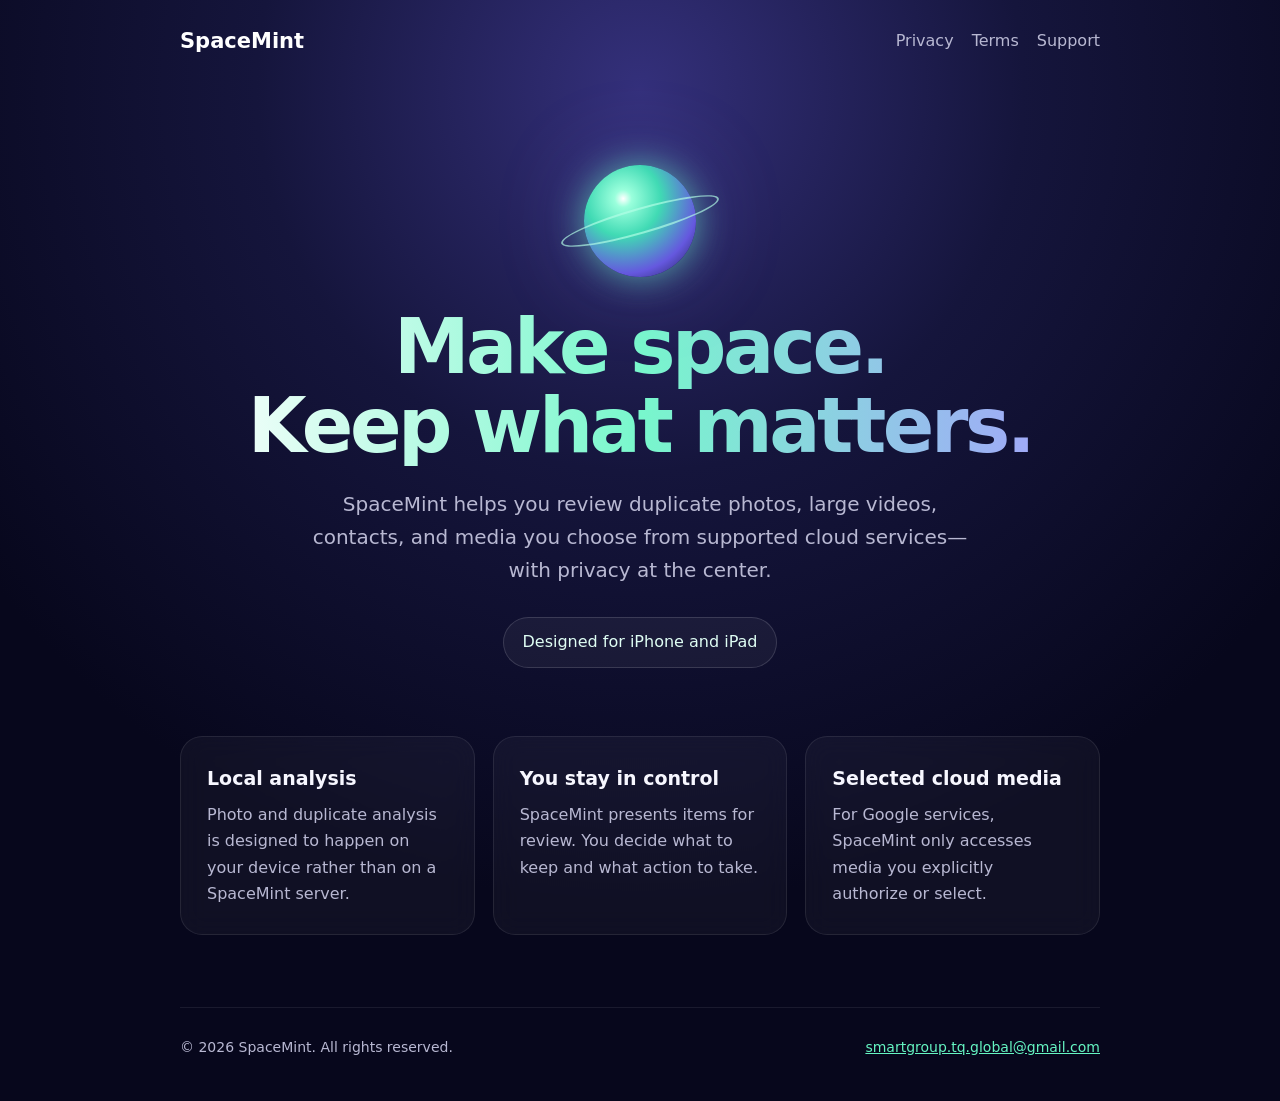
==== index.html @ bcdb1cd2 "Add files via upload" ====
<!doctype html>
<html lang="en">
<head>
  <meta charset="utf-8">
  <meta name="viewport" content="width=device-width, initial-scale=1">
  <meta name="description" content="SpaceMint helps you review duplicate photos, large videos, contacts, and user-selected cloud media privately.">
  <title>SpaceMint — Private Storage Cleanup</title>
  <style>
    :root{color-scheme:dark;--bg:#07071c;--card:#111134;--mint:#65f5c2;--violet:#8c7cff;--text:#f7f7ff;--muted:#b8b8d2}
    *{box-sizing:border-box}body{margin:0;font:16px/1.65 system-ui,-apple-system,BlinkMacSystemFont,"Segoe UI",sans-serif;color:var(--text);background:radial-gradient(circle at 50% 8%,#34307b 0,#15153c 32%,var(--bg) 68%);min-height:100vh}
    a{color:var(--mint)}.wrap{width:min(920px,calc(100% - 40px));margin:auto}.nav{display:flex;align-items:center;justify-content:space-between;padding:24px 0}.brand{font-size:21px;font-weight:800;color:#fff;text-decoration:none}.links{display:flex;gap:18px;flex-wrap:wrap}.links a{color:var(--muted);text-decoration:none}
    .hero{text-align:center;padding:82px 0 68px}.orb{width:112px;height:112px;margin:0 auto 30px;border-radius:50%;background:radial-gradient(circle at 35% 30%,#fff 0,#9affdc 8%,#40dab4 35%,#6558df 70%,#171742 100%);box-shadow:0 0 34px #65f5c299,0 0 90px #8c7cff55;position:relative}.orb:after{content:"";position:absolute;inset:43px -26px;border:2px solid #b5ffe8aa;border-radius:50%;transform:rotate(-16deg)}
    h1{font-size:clamp(42px,8vw,76px);line-height:1.05;margin:0 0 22px;letter-spacing:-.045em}.gradient{background:linear-gradient(90deg,#fff,#78f7cc,#a79cff);-webkit-background-clip:text;color:transparent}.lead{max-width:680px;margin:auto;color:var(--muted);font-size:20px}.badge{display:inline-block;margin-top:30px;padding:11px 18px;border:1px solid #ffffff24;border-radius:999px;background:#ffffff0c;color:#dffef4}
    .grid{display:grid;grid-template-columns:repeat(3,1fr);gap:18px;padding-bottom:72px}.card{padding:26px;border:1px solid #ffffff16;background:#ffffff0a;border-radius:22px;backdrop-filter:blur(12px)}.card h2{font-size:19px;margin:0 0 8px}.card p{margin:0;color:var(--muted)}
    footer{border-top:1px solid #ffffff14;padding:28px 0 42px;color:var(--muted);font-size:14px}.footer-row{display:flex;justify-content:space-between;gap:20px;flex-wrap:wrap}
    @media(max-width:720px){.grid{grid-template-columns:1fr}.links{gap:12px;font-size:14px}.hero{padding-top:58px}}
  </style>
</head>
<body>
  <div class="wrap">
    <nav class="nav" aria-label="Main navigation">
      <a class="brand" href="index.html">SpaceMint</a>
      <div class="links">
        <a href="privacy.html">Privacy</a>
        <a href="terms.html">Terms</a>
        <a href="support.html">Support</a>
      </div>
    </nav>

    <main>
      <section class="hero">
        <div class="orb" aria-hidden="true"></div>
        <h1 class="gradient">Make space.<br>Keep what matters.</h1>
        <p class="lead">SpaceMint helps you review duplicate photos, large videos, contacts, and media you choose from supported cloud services—with privacy at the center.</p>
        <span class="badge">Designed for iPhone and iPad</span>
      </section>

      <section class="grid" aria-label="SpaceMint features">
        <article class="card">
          <h2>Local analysis</h2>
          <p>Photo and duplicate analysis is designed to happen on your device rather than on a SpaceMint server.</p>
        </article>
        <article class="card">
          <h2>You stay in control</h2>
          <p>SpaceMint presents items for review. You decide what to keep and what action to take.</p>
        </article>
        <article class="card">
          <h2>Selected cloud media</h2>
          <p>For Google services, SpaceMint only accesses media you explicitly authorize or select.</p>
        </article>
      </section>
    </main>

    <footer>
      <div class="footer-row">
        <span>© 2026 SpaceMint. All rights reserved.</span>
        <span><a href="mailto:support@spacemint.app">smartgroup.tq.global@gmail.com</a></span>
      </div>
    </footer>
  </div>
</body>
</html>
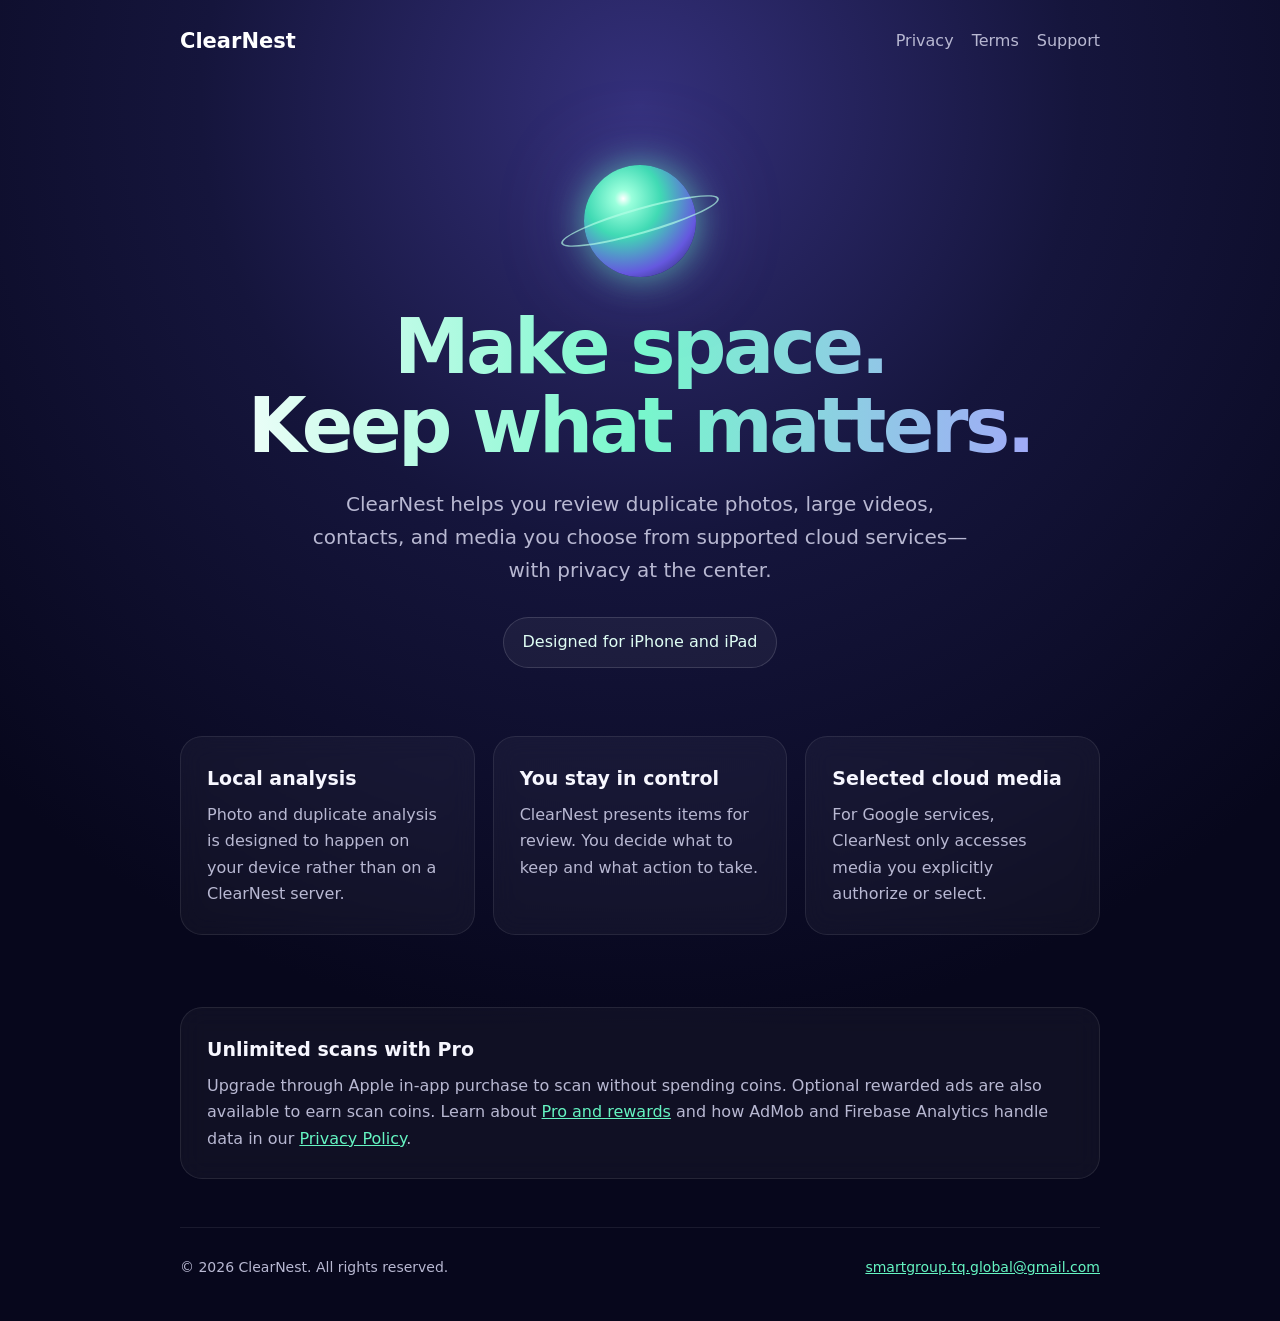
==== commit 4a006025: "Add files via upload" ====
--- a/index.html
+++ b/index.html
@@ -3,8 +3,8 @@
 <head>
   <meta charset="utf-8">
   <meta name="viewport" content="width=device-width, initial-scale=1">
-  <meta name="description" content="SpaceMint helps you review duplicate photos, large videos, contacts, and user-selected cloud media privately.">
-  <title>SpaceMint — Private Storage Cleanup</title>
+  <meta name="description" content="ClearNest helps you review duplicate photos, large videos, contacts, and user-selected cloud media privately.">
+  <title>ClearNest — Private Storage Cleanup</title>
   <style>
     :root{color-scheme:dark;--bg:#07071c;--card:#111134;--mint:#65f5c2;--violet:#8c7cff;--text:#f7f7ff;--muted:#b8b8d2}
     *{box-sizing:border-box}body{margin:0;font:16px/1.65 system-ui,-apple-system,BlinkMacSystemFont,"Segoe UI",sans-serif;color:var(--text);background:radial-gradient(circle at 50% 8%,#34307b 0,#15153c 32%,var(--bg) 68%);min-height:100vh}
@@ -19,7 +19,7 @@
 <body>
   <div class="wrap">
     <nav class="nav" aria-label="Main navigation">
-      <a class="brand" href="index.html">SpaceMint</a>
+      <a class="brand" href="index.html">ClearNest</a>
       <div class="links">
         <a href="privacy.html">Privacy</a>
         <a href="terms.html">Terms</a>
@@ -31,30 +31,34 @@
       <section class="hero">
         <div class="orb" aria-hidden="true"></div>
         <h1 class="gradient">Make space.<br>Keep what matters.</h1>
-        <p class="lead">SpaceMint helps you review duplicate photos, large videos, contacts, and media you choose from supported cloud services—with privacy at the center.</p>
+        <p class="lead">ClearNest helps you review duplicate photos, large videos, contacts, and media you choose from supported cloud services—with privacy at the center.</p>
         <span class="badge">Designed for iPhone and iPad</span>
       </section>
 
-      <section class="grid" aria-label="SpaceMint features">
+      <section class="grid" aria-label="ClearNest features">
         <article class="card">
           <h2>Local analysis</h2>
-          <p>Photo and duplicate analysis is designed to happen on your device rather than on a SpaceMint server.</p>
+          <p>Photo and duplicate analysis is designed to happen on your device rather than on a ClearNest server.</p>
         </article>
         <article class="card">
           <h2>You stay in control</h2>
-          <p>SpaceMint presents items for review. You decide what to keep and what action to take.</p>
+          <p>ClearNest presents items for review. You decide what to keep and what action to take.</p>
         </article>
         <article class="card">
           <h2>Selected cloud media</h2>
-          <p>For Google services, SpaceMint only accesses media you explicitly authorize or select.</p>
+          <p>For Google services, ClearNest only accesses media you explicitly authorize or select.</p>
         </article>
+      </section>
+      <section class="card" style="margin-bottom:48px" aria-label="Pro and optional ads">
+        <h2>Unlimited scans with Pro</h2>
+        <p>Upgrade through Apple in-app purchase to scan without spending coins. Optional rewarded ads are also available to earn scan coins. Learn about <a href="support.html">Pro and rewards</a> and how AdMob and Firebase Analytics handle data in our <a href="privacy.html">Privacy Policy</a>.</p>
       </section>
     </main>
 
     <footer>
       <div class="footer-row">
-        <span>© 2026 SpaceMint. All rights reserved.</span>
-        <span><a href="mailto:support@spacemint.app">smartgroup.tq.global@gmail.com</a></span>
+        <span>© 2026 ClearNest. All rights reserved.</span>
+        <span><a href="mailto:smartgroup.tq.global@gmail.com">smartgroup.tq.global@gmail.com</a></span>
       </div>
     </footer>
   </div>
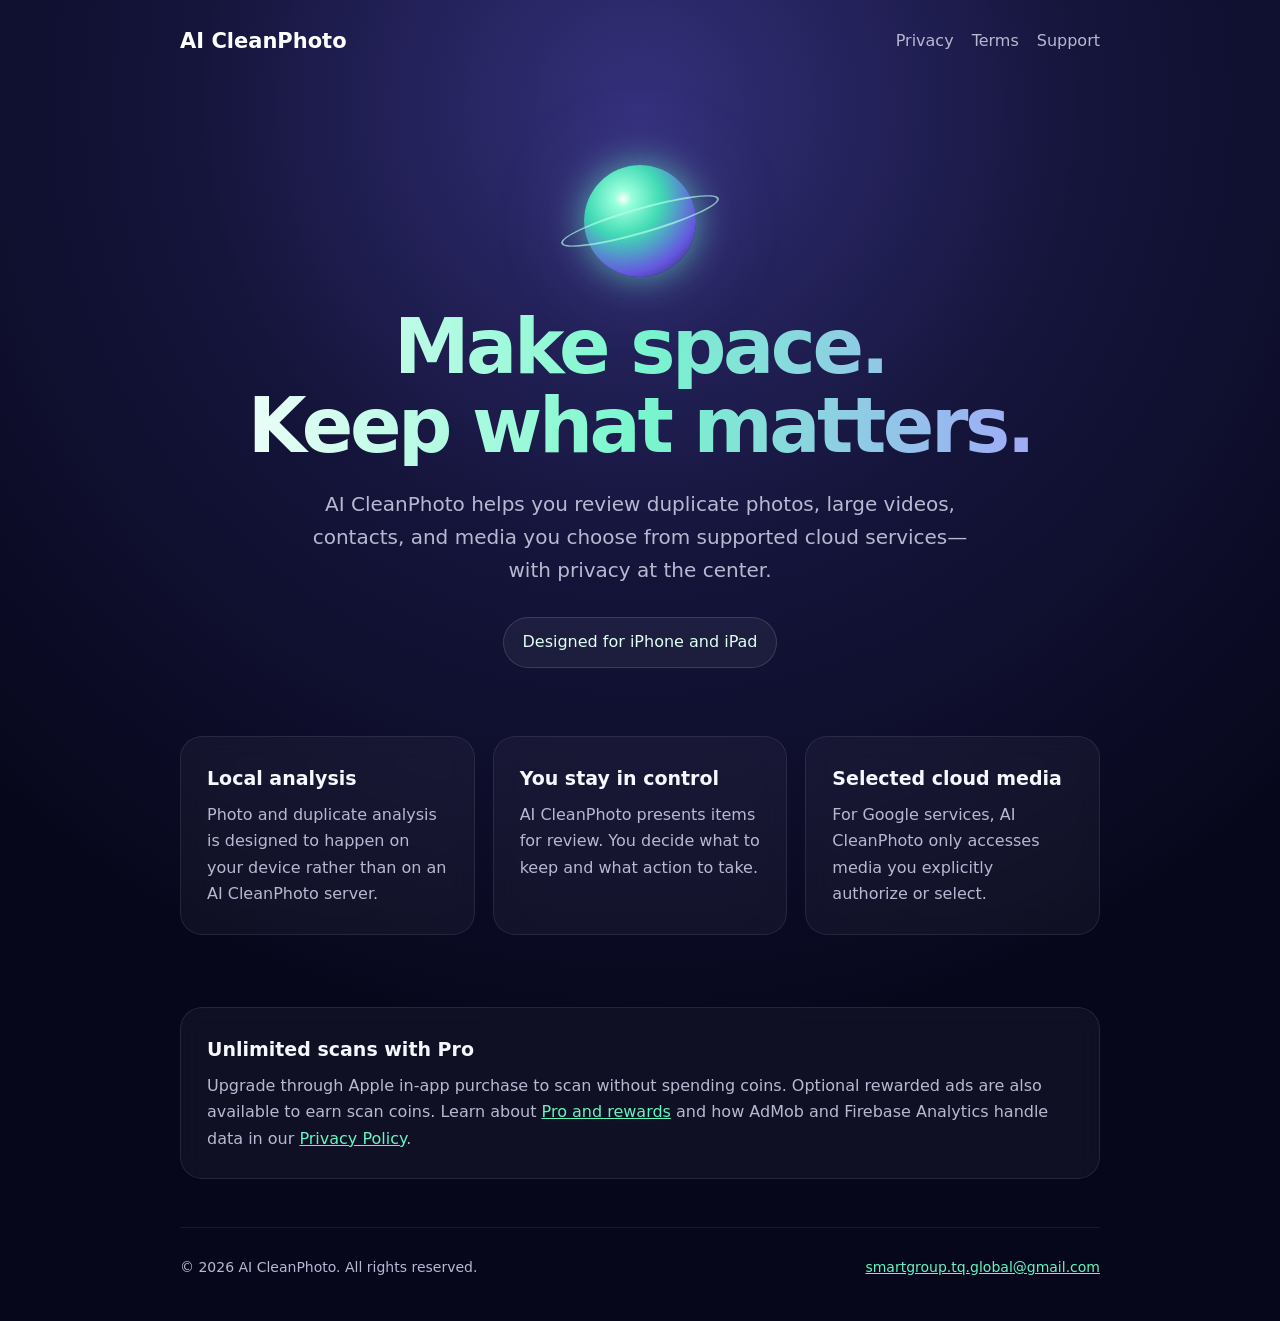
==== commit c96fe60e: "Add files via upload" ====
--- a/index.html
+++ b/index.html
@@ -3,8 +3,8 @@
 <head>
   <meta charset="utf-8">
   <meta name="viewport" content="width=device-width, initial-scale=1">
-  <meta name="description" content="ClearNest helps you review duplicate photos, large videos, contacts, and user-selected cloud media privately.">
-  <title>ClearNest — Private Storage Cleanup</title>
+  <meta name="description" content="AI CleanPhoto helps you review duplicate photos, large videos, contacts, and user-selected cloud media privately.">
+  <title>AI CleanPhoto — Private Storage Cleanup</title>
   <style>
     :root{color-scheme:dark;--bg:#07071c;--card:#111134;--mint:#65f5c2;--violet:#8c7cff;--text:#f7f7ff;--muted:#b8b8d2}
     *{box-sizing:border-box}body{margin:0;font:16px/1.65 system-ui,-apple-system,BlinkMacSystemFont,"Segoe UI",sans-serif;color:var(--text);background:radial-gradient(circle at 50% 8%,#34307b 0,#15153c 32%,var(--bg) 68%);min-height:100vh}
@@ -19,7 +19,7 @@
 <body>
   <div class="wrap">
     <nav class="nav" aria-label="Main navigation">
-      <a class="brand" href="index.html">ClearNest</a>
+      <a class="brand" href="index.html">AI CleanPhoto</a>
       <div class="links">
         <a href="privacy.html">Privacy</a>
         <a href="terms.html">Terms</a>
@@ -31,22 +31,22 @@
       <section class="hero">
         <div class="orb" aria-hidden="true"></div>
         <h1 class="gradient">Make space.<br>Keep what matters.</h1>
-        <p class="lead">ClearNest helps you review duplicate photos, large videos, contacts, and media you choose from supported cloud services—with privacy at the center.</p>
+        <p class="lead">AI CleanPhoto helps you review duplicate photos, large videos, contacts, and media you choose from supported cloud services—with privacy at the center.</p>
         <span class="badge">Designed for iPhone and iPad</span>
       </section>
 
-      <section class="grid" aria-label="ClearNest features">
+      <section class="grid" aria-label="AI CleanPhoto features">
         <article class="card">
           <h2>Local analysis</h2>
-          <p>Photo and duplicate analysis is designed to happen on your device rather than on a ClearNest server.</p>
+          <p>Photo and duplicate analysis is designed to happen on your device rather than on an AI CleanPhoto server.</p>
         </article>
         <article class="card">
           <h2>You stay in control</h2>
-          <p>ClearNest presents items for review. You decide what to keep and what action to take.</p>
+          <p>AI CleanPhoto presents items for review. You decide what to keep and what action to take.</p>
         </article>
         <article class="card">
           <h2>Selected cloud media</h2>
-          <p>For Google services, ClearNest only accesses media you explicitly authorize or select.</p>
+          <p>For Google services, AI CleanPhoto only accesses media you explicitly authorize or select.</p>
         </article>
       </section>
       <section class="card" style="margin-bottom:48px" aria-label="Pro and optional ads">
@@ -57,7 +57,7 @@
 
     <footer>
       <div class="footer-row">
-        <span>© 2026 ClearNest. All rights reserved.</span>
+        <span>© 2026 AI CleanPhoto. All rights reserved.</span>
         <span><a href="mailto:smartgroup.tq.global@gmail.com">smartgroup.tq.global@gmail.com</a></span>
       </div>
     </footer>
